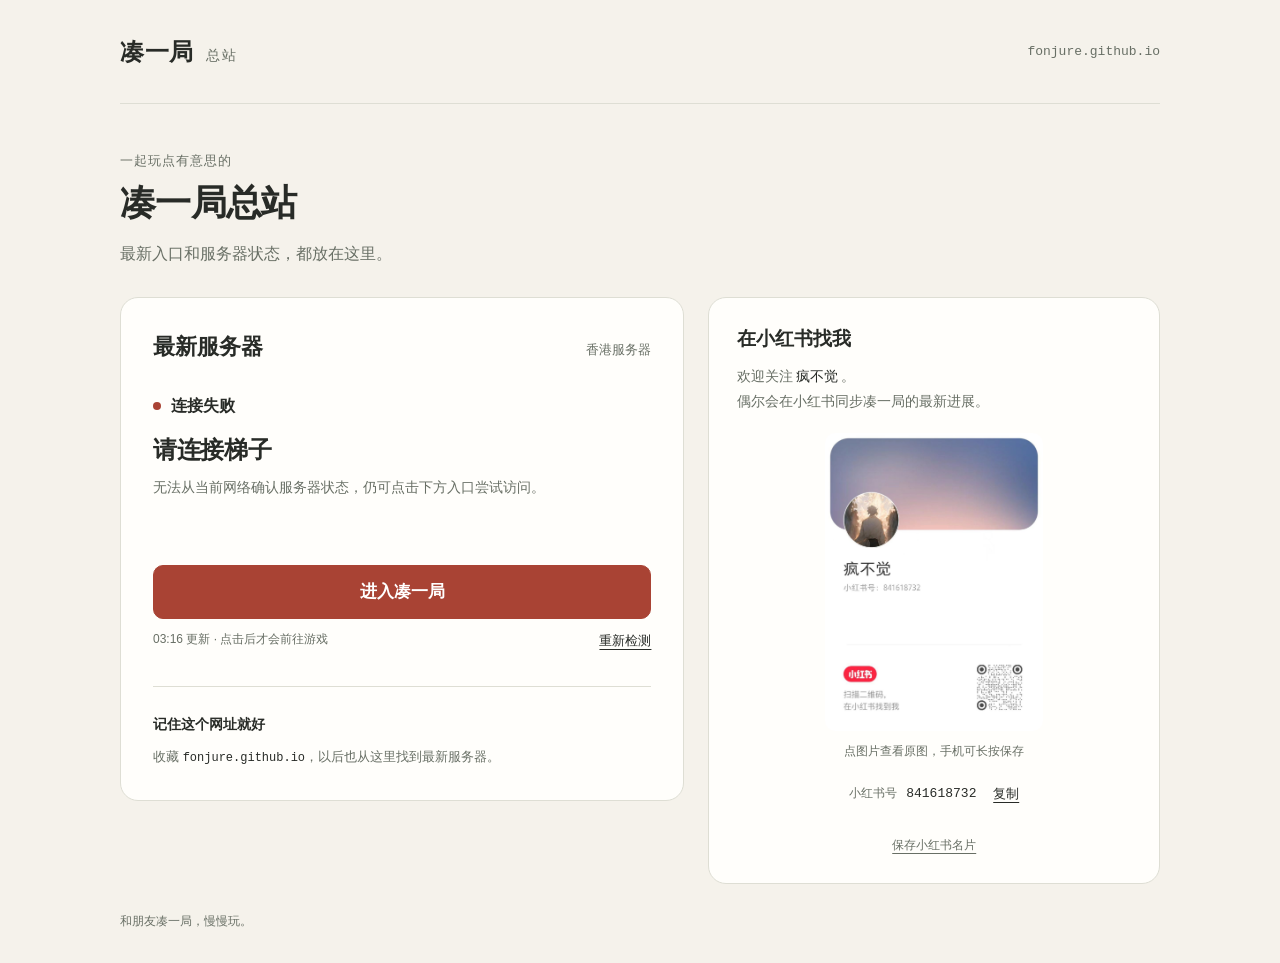
==== index.html @ 00f348cb "建立凑一局总站与服务器状态、小红书关注入口" ====
<!doctype html>
<html lang="zh-CN">
<head>
  <meta charset="utf-8">
  <meta name="viewport" content="width=device-width, initial-scale=1">
  <meta name="theme-color" content="#f5f2eb">
  <meta name="description" content="凑一局总站。查看服务器状态，前往最新游戏入口，也欢迎在小红书关注疯不觉。">
  <title>凑一局总站</title>
  <link rel="stylesheet" href="/assets/site.css?v=portal-1">
  <script src="/assets/site.js?v=portal-1" defer></script>
</head>
<body>
  <div class="page">
    <header class="site-header">
      <a class="wordmark" href="/" aria-label="凑一局总站首页">凑一局<span>总站</span></a>
      <span class="site-address">fonjure.github.io</span>
    </header>
    <main>
      <div class="introduction">
        <p class="eyebrow">一起玩点有意思的</p>
        <h1>凑一局总站</h1>
        <p class="introduction-copy">最新入口和服务器状态，都放在这里。</p>
      </div>
      <div class="content-grid">
        <section class="server-panel panel" aria-labelledby="server-heading">
          <div class="section-heading">
            <h2 id="server-heading">最新服务器</h2>
            <span id="server-name" class="server-name">香港服务器</span>
          </div>
          <div id="server-status" class="server-status" data-state="failed" aria-live="polite" aria-atomic="true">
            <div class="status-line"><span class="status-dot" aria-hidden="true"></span><strong id="status-title">连接失败</strong></div>
            <p id="status-message" class="status-message">请连接梯子</p>
            <p id="status-detail" class="status-detail">暂时无法确认服务器状态，仍可点击下方入口尝试访问。</p>
          </div>
          <a id="game-link" class="primary-link" href="https://hk.couyiju-fonjure.dns.army/">进入凑一局</a>
          <div class="status-actions">
            <span id="checked-at" class="checked-at">点击后才会前往游戏</span>
            <button id="retry-status" class="text-button" type="button" hidden>重新检测</button>
          </div>
          <noscript><p class="no-script">请连接梯子。当前浏览器未启用 JavaScript，可以直接点击上方入口进入游戏。</p></noscript>
          <div class="bookmark-note">
            <strong>记住这个网址就好</strong>
            <p>收藏 <span class="inline-address">fonjure.github.io</span>，以后也从这里找到最新服务器。</p>
          </div>
        </section>
        <section class="follow-panel panel" aria-labelledby="follow-heading">
          <h2 id="follow-heading">在小红书找我</h2>
          <p class="follow-copy">欢迎关注<span class="author-name">疯不觉</span>。<br>偶尔会在小红书同步凑一局的最新进展。</p>
          <a class="profile-image-link" href="/assets/xiaohongshu.jpg" target="_blank" rel="noopener" aria-label="查看疯不觉的小红书二维码原图">
            <img class="profile-image" src="/assets/xiaohongshu.jpg" width="987" height="1347" alt="疯不觉的小红书个人名片，含扫码关注二维码，小红书号 841618732">
          </a>
          <p class="image-caption">点图片查看原图，手机可长按保存</p>
          <div class="profile-actions">
            <label class="account-id-label" for="xiaohongshu-id">小红书号</label>
            <input id="xiaohongshu-id" class="account-id" value="841618732" readonly aria-label="小红书号 841618732">
            <button id="copy-id" class="text-button" type="button">复制</button>
          </div>
          <p id="copy-feedback" class="copy-feedback" aria-live="polite"></p>
          <a class="save-image" href="/assets/xiaohongshu.jpg" download="疯不觉-小红书名片.jpg">保存小红书名片</a>
        </section>
      </div>
    </main>
    <footer class="site-footer">和朋友凑一局，慢慢玩。</footer>
  </div>
</body>
</html>
---- assets/site.css ----
:root {
  color-scheme: light;
  --paper: #f5f2eb;
  --surface: #fffefb;
  --ink: #282b27;
  --muted: #686f65;
  --line: #deded4;
  --accent: #a94334;
  --green: #34745a;
}
* { box-sizing: border-box; }
body {
  margin: 0;
  background: var(--paper);
  color: var(--ink);
  font-family: -apple-system, BlinkMacSystemFont, "Segoe UI", "PingFang SC", "Microsoft YaHei", sans-serif;
  font-size: 16px;
  line-height: 1.65;
  -webkit-font-smoothing: antialiased;
}
button, input { font: inherit; }
a { color: inherit; }
button, a, input { -webkit-tap-highlight-color: transparent; }
a:focus-visible, button:focus-visible, input:focus-visible { outline: 2px solid var(--accent); outline-offset: 4px; }
button { cursor: pointer; }
button:disabled { cursor: wait; }
[hidden] { display: none !important; }
.page { width: min(1040px, calc(100% - 64px)); margin: 0 auto; }
.site-header { min-height: 104px; display: flex; align-items: center; justify-content: space-between; gap: 20px; border-bottom: 1px solid var(--line); }
.wordmark { font-size: 24px; font-weight: 750; letter-spacing: .03em; text-decoration: none; white-space: nowrap; }
.wordmark span { margin-left: 12px; color: var(--muted); font-size: 14px; font-weight: 500; letter-spacing: .12em; }
.site-address, .inline-address { font-family: "SFMono-Regular", Consolas, monospace; }
.site-address { color: var(--muted); font-size: 13px; }
.introduction { padding: 46px 0 30px; }
.eyebrow { margin: 0 0 7px; font-size: 13px; color: var(--muted); letter-spacing: .08em; }
h1 { margin: 0; font-size: 36px; line-height: 1.4; letter-spacing: -.02em; font-weight: 750; }
.introduction-copy { margin: 12px 0 0; color: var(--muted); }
.content-grid { display: grid; grid-template-columns: minmax(0, 1.25fr) minmax(0, 1fr); gap: 24px; align-items: start; }
.panel { background: var(--surface); border: 1px solid var(--line); border-radius: 18px; }
.server-panel { padding: 32px; }
.section-heading { display: flex; flex-wrap: wrap; align-items: baseline; justify-content: space-between; gap: 8px 14px; }
h2 { margin: 0; font-size: 22px; line-height: 1.5; font-weight: 700; }
.server-name { color: var(--muted); font-size: 13px; }
.server-status { margin: 30px 0 26px; min-height: 146px; }
.status-line { display: flex; gap: 10px; align-items: center; font-size: 16px; }
.status-dot { width: 8px; height: 8px; border-radius: 50%; background: var(--accent); flex: none; }
.status-message { margin: 13px 0 0; font-size: 24px; line-height: 1.45; font-weight: 700; letter-spacing: -.015em; }
.status-detail { margin: 9px 0 0; color: var(--muted); font-size: 14px; }
.server-status[data-state="checking"] .status-dot { background: #92968e; }
.server-status[data-state="online"] .status-dot { background: var(--green); }
.server-status[data-state="online"] .status-line { color: var(--green); }
.server-status[data-state="maintenance"] .status-dot, .server-status[data-state="unavailable"] .status-dot { background: #a17c36; }
.primary-link { display: flex; min-height: 54px; align-items: center; justify-content: center; border: 1px solid var(--accent); border-radius: 10px; background: var(--accent); color: white; text-decoration: none; font-size: 17px; font-weight: 650; }
.primary-link:hover { background: #923b2f; }
.primary-link[aria-disabled="true"] { background: #e5e4dc; color: #72756d; border-color: #e5e4dc; cursor: default; }
.status-actions { min-height: 42px; display: flex; justify-content: space-between; align-items: center; gap: 12px; }
.checked-at { color: var(--muted); font-size: 12px; }
.text-button { padding: 5px 0; border: 0; background: transparent; color: var(--ink); font-size: 13px; text-decoration: underline; text-underline-offset: 4px; white-space: nowrap; }
.text-button:hover { color: var(--accent); }
.text-button:disabled { color: var(--muted); text-decoration: none; }
.bookmark-note { margin-top: 25px; padding-top: 24px; border-top: 1px solid var(--line); }
.bookmark-note strong { font-size: 14px; font-weight: 650; }
.bookmark-note p { margin: 8px 0 0; color: var(--muted); font-size: 13px; }
.inline-address { color: var(--ink); font-size: 12px; }
.no-script { font-size: 13px; color: var(--muted); }
.follow-panel { padding: 27px 28px; }
.follow-panel h2 { font-size: 19px; }
.follow-copy { margin: 10px 0 19px; color: var(--muted); font-size: 14px; line-height: 1.8; }
.author-name { color: var(--ink); margin: 0 3px; }
.profile-image-link { display: block; width: 218px; max-width: 100%; margin: 0 auto; border-radius: 10px; overflow: hidden; background: white; }
.profile-image { display: block; width: 100%; height: auto; }
.image-caption { margin: 11px 0 17px; color: var(--muted); text-align: center; font-size: 12px; }
.profile-actions { display: flex; justify-content: center; align-items: center; gap: 9px; }
.account-id-label { color: var(--muted); font-size: 12px; white-space: nowrap; }
.account-id { padding: 0; width: 10ch; min-width: 0; background: transparent; border: 0; border-radius: 0; color: var(--ink); font-family: "SFMono-Regular", Consolas, monospace; font-size: 13px; }
.copy-feedback { min-height: 20px; margin: 3px 0 0; text-align: center; color: var(--muted); font-size: 12px; }
.save-image { display: block; width: fit-content; margin: 3px auto 0; color: var(--muted); font-size: 12px; text-underline-offset: 4px; }
.site-footer { padding: 28px 0 32px; color: var(--muted); font-size: 12px; }
@media (max-width: 720px) {
  .page { width: min(480px, calc(100% - 36px)); }
  .site-header { min-height: 80px; gap: 10px; }
  .wordmark { font-size: 21px; }
  .wordmark span { margin-left: 8px; font-size: 12px; }
  .site-address { font-size: 11px; }
  .introduction { padding: 30px 0 25px; }
  h1 { font-size: 30px; }
  .introduction-copy { font-size: 14px; }
  .content-grid { grid-template-columns: minmax(0, 1fr); gap: 18px; }
  .server-panel { padding: 25px 23px; }
  h2 { font-size: 20px; }
  .server-status { margin: 26px 0 24px; min-height: 128px; }
  .status-message { font-size: 22px; }
  .bookmark-note { margin-top: 20px; padding-top: 19px; }
  .follow-panel { padding: 25px 23px; }
  .profile-image-link { width: 240px; }
  .site-footer { padding: 24px 0; }
}
@media (max-width: 350px) {
  .page { width: calc(100% - 28px); }
  .site-address { font-size: 10px; }
  .wordmark { font-size: 20px; }
  .wordmark span { margin-left: 6px; }
  .server-panel, .follow-panel { padding: 22px 19px; }
  .status-actions { gap: 8px; }
  .checked-at { font-size: 11px; }
}
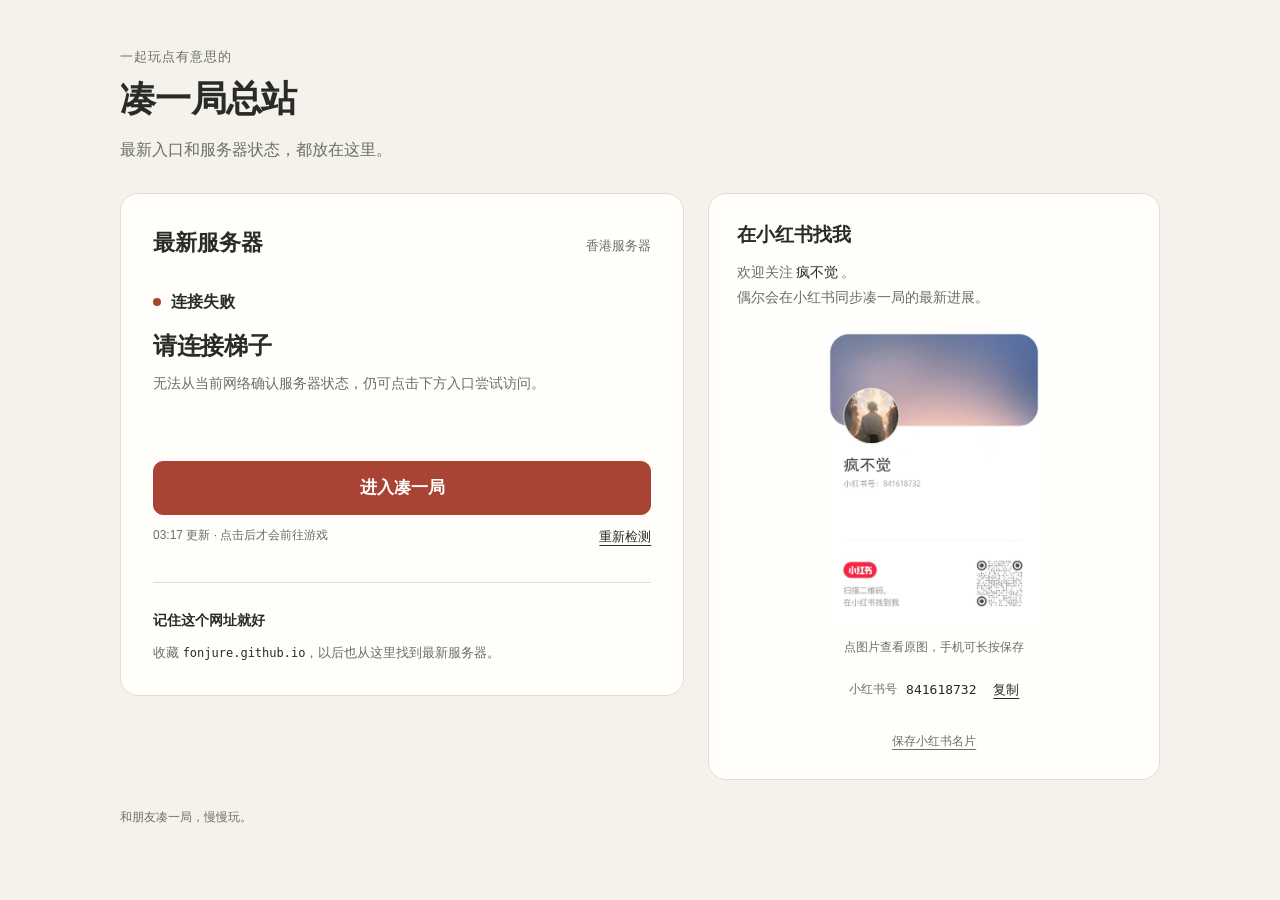
==== commit 303795fd: "精简总站重复抬头" ====
--- a/index.html
+++ b/index.html
@@ -6,15 +6,11 @@
   <meta name="theme-color" content="#f5f2eb">
   <meta name="description" content="凑一局总站。查看服务器状态，前往最新游戏入口，也欢迎在小红书关注疯不觉。">
   <title>凑一局总站</title>
-  <link rel="stylesheet" href="/assets/site.css?v=portal-1">
+  <link rel="stylesheet" href="/assets/site.css?v=portal-2">
   <script src="/assets/site.js?v=portal-1" defer></script>
 </head>
 <body>
   <div class="page">
-    <header class="site-header">
-      <a class="wordmark" href="/" aria-label="凑一局总站首页">凑一局<span>总站</span></a>
-      <span class="site-address">fonjure.github.io</span>
-    </header>
     <main>
       <div class="introduction">
         <p class="eyebrow">一起玩点有意思的</p>
--- a/assets/site.css
+++ b/assets/site.css
@@ -26,11 +26,7 @@
 button:disabled { cursor: wait; }
 [hidden] { display: none !important; }
 .page { width: min(1040px, calc(100% - 64px)); margin: 0 auto; }
-.site-header { min-height: 104px; display: flex; align-items: center; justify-content: space-between; gap: 20px; border-bottom: 1px solid var(--line); }
-.wordmark { font-size: 24px; font-weight: 750; letter-spacing: .03em; text-decoration: none; white-space: nowrap; }
-.wordmark span { margin-left: 12px; color: var(--muted); font-size: 14px; font-weight: 500; letter-spacing: .12em; }
-.site-address, .inline-address { font-family: "SFMono-Regular", Consolas, monospace; }
-.site-address { color: var(--muted); font-size: 13px; }
+.inline-address { font-family: "SFMono-Regular", Consolas, monospace; }
 .introduction { padding: 46px 0 30px; }
 .eyebrow { margin: 0 0 7px; font-size: 13px; color: var(--muted); letter-spacing: .08em; }
 h1 { margin: 0; font-size: 36px; line-height: 1.4; letter-spacing: -.02em; font-weight: 750; }
@@ -78,10 +74,6 @@
 .site-footer { padding: 28px 0 32px; color: var(--muted); font-size: 12px; }
 @media (max-width: 720px) {
   .page { width: min(480px, calc(100% - 36px)); }
-  .site-header { min-height: 80px; gap: 10px; }
-  .wordmark { font-size: 21px; }
-  .wordmark span { margin-left: 8px; font-size: 12px; }
-  .site-address { font-size: 11px; }
   .introduction { padding: 30px 0 25px; }
   h1 { font-size: 30px; }
   .introduction-copy { font-size: 14px; }
@@ -97,9 +89,6 @@
 }
 @media (max-width: 350px) {
   .page { width: calc(100% - 28px); }
-  .site-address { font-size: 10px; }
-  .wordmark { font-size: 20px; }
-  .wordmark span { margin-left: 6px; }
   .server-panel, .follow-panel { padding: 22px 19px; }
   .status-actions { gap: 8px; }
   .checked-at { font-size: 11px; }
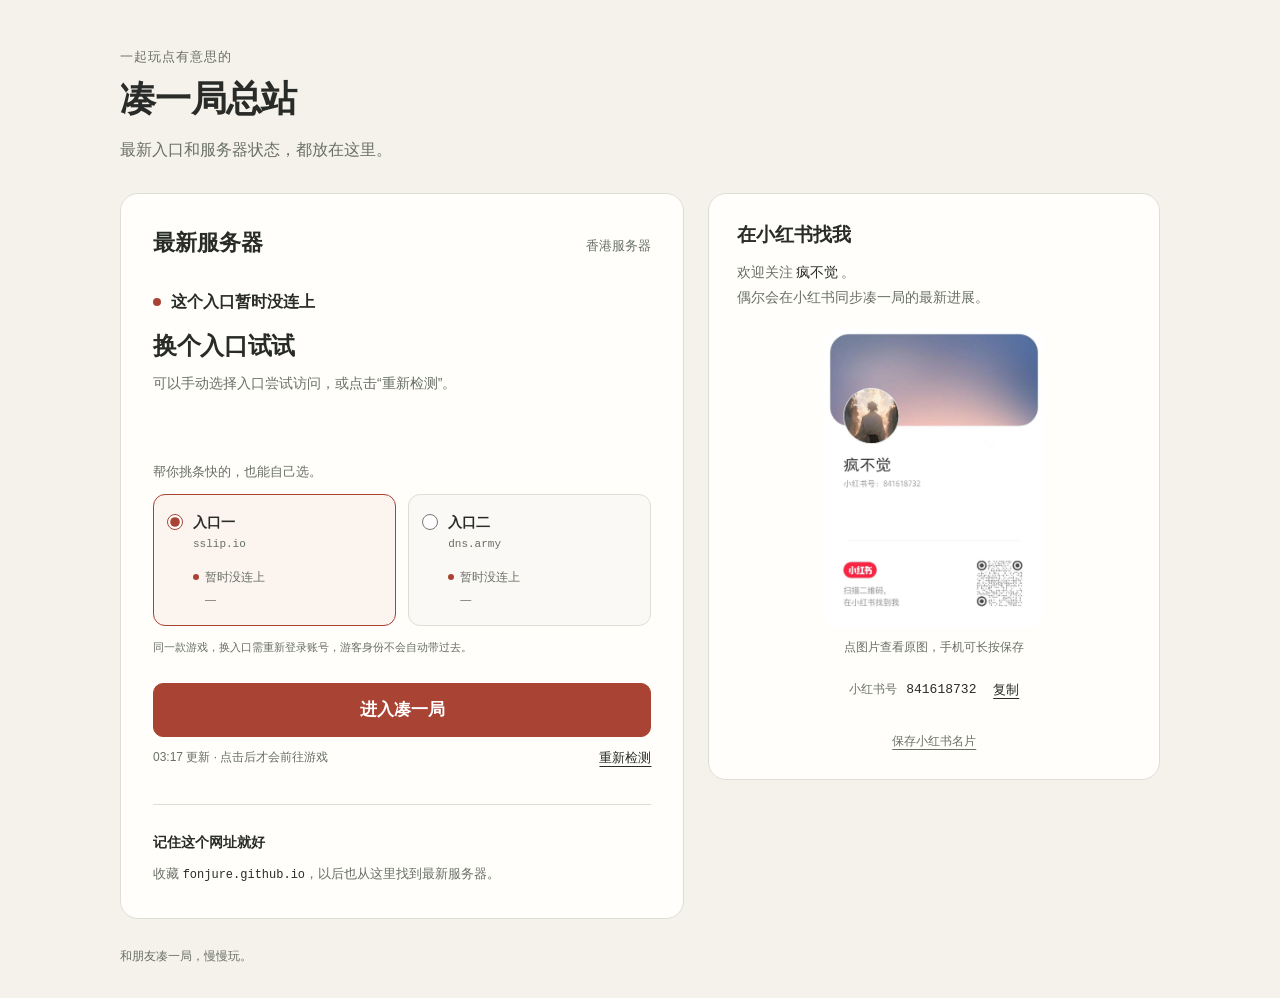
==== commit b8b2a250: "总站增加双入口健康检测与自动推荐" ====
--- a/index.html
+++ b/index.html
@@ -6,8 +6,8 @@
   <meta name="theme-color" content="#f5f2eb">
   <meta name="description" content="凑一局总站。查看服务器状态，前往最新游戏入口，也欢迎在小红书关注疯不觉。">
   <title>凑一局总站</title>
-  <link rel="stylesheet" href="/assets/site.css?v=portal-2">
-  <script src="/assets/site.js?v=portal-1" defer></script>
+  <link rel="stylesheet" href="/assets/site.css?v=portal-5">
+  <script src="/assets/site.js?v=portal-5" defer></script>
 </head>
 <body>
   <div class="page">
@@ -25,15 +25,42 @@
           </div>
           <div id="server-status" class="server-status" data-state="failed" aria-live="polite" aria-atomic="true">
             <div class="status-line"><span class="status-dot" aria-hidden="true"></span><strong id="status-title">连接失败</strong></div>
-            <p id="status-message" class="status-message">请连接梯子</p>
-            <p id="status-detail" class="status-detail">暂时无法确认服务器状态，仍可点击下方入口尝试访问。</p>
+            <p id="status-message" class="status-message">换条路，照样开局</p>
+            <p id="status-detail" class="status-detail">看看哪条入口更顺，也可以自己选一条试试。</p>
           </div>
-          <a id="game-link" class="primary-link" href="https://hk.couyiju-fonjure.dns.army/">进入凑一局</a>
+          <p class="entry-selection-hint">帮你挑条快的，也能自己选。</p>
+          <div id="entry-options" class="entry-options" role="radiogroup" aria-label="选择游戏入口" aria-describedby="entry-account-note">
+            <label class="entry-option selected" data-entry-id="sslip" data-state="checking">
+              <input type="radio" name="game-entry" value="sslip" checked>
+              <span class="entry-option-body">
+                <span class="entry-option-heading"><strong>入口一</strong><span id="entry-recommend-sslip" class="entry-recommend" hidden>推荐</span></span>
+                <span class="entry-domain">sslip.io</span>
+                <span class="entry-option-status"><span class="entry-state-dot" aria-hidden="true"></span><span id="entry-status-sslip">看看通不通…</span></span>
+                <span id="entry-latency-sslip" class="entry-latency">—</span>
+              </span>
+            </label>
+            <label class="entry-option" data-entry-id="hk" data-state="checking">
+              <input type="radio" name="game-entry" value="hk">
+              <span class="entry-option-body">
+                <span class="entry-option-heading"><strong>入口二</strong><span id="entry-recommend-hk" class="entry-recommend" hidden>推荐</span></span>
+                <span class="entry-domain">dns.army</span>
+                <span class="entry-option-status"><span class="entry-state-dot" aria-hidden="true"></span><span id="entry-status-hk">看看通不通…</span></span>
+                <span id="entry-latency-hk" class="entry-latency">—</span>
+              </span>
+            </label>
+          </div>
+          <p id="entry-account-note" class="entry-account-note">同一款游戏，换入口需重新登录账号，游客身份不会自动带过去。</p>
+          <dl id="server-metrics" class="server-metrics" aria-label="服务器运行概况" hidden>
+            <div><dt title="游戏服务进程当前使用的物理内存，不是整台服务器的内存占用">游戏进程内存</dt><dd id="server-memory">—</dd></div>
+            <div><dt title="从当前浏览器请求服务器到收到状态响应的耗时，受当前网络影响">访问耗时</dt><dd id="server-latency">—</dd></div>
+            <div><dt title="当前游戏服务进程的运行时长，发布或重启后重新计时">连续运行</dt><dd id="server-uptime">—</dd></div>
+          </dl>
+          <a id="game-link" class="primary-link" href="https://couyiju.47-76-72-151.sslip.io/">进入凑一局</a>
           <div class="status-actions">
             <span id="checked-at" class="checked-at">点击后才会前往游戏</span>
             <button id="retry-status" class="text-button" type="button" hidden>重新检测</button>
           </div>
-          <noscript><p class="no-script">请连接梯子。当前浏览器未启用 JavaScript，可以直接点击上方入口进入游戏。</p></noscript>
+          <noscript><p class="no-script">当前浏览器未启用 JavaScript，可以直接选择：<a href="https://couyiju.47-76-72-151.sslip.io/">入口一</a> · <a href="https://hk.couyiju-fonjure.dns.army/">入口二</a>。</p></noscript>
           <div class="bookmark-note">
             <strong>记住这个网址就好</strong>
             <p>收藏 <span class="inline-address">fonjure.github.io</span>，以后也从这里找到最新服务器。</p>
--- a/assets/site.css
+++ b/assets/site.css
@@ -46,6 +46,31 @@
 .server-status[data-state="online"] .status-dot { background: var(--green); }
 .server-status[data-state="online"] .status-line { color: var(--green); }
 .server-status[data-state="maintenance"] .status-dot, .server-status[data-state="unavailable"] .status-dot { background: #a17c36; }
+.entry-selection-hint { margin: 0 0 11px; color: var(--muted); font-size: 13px; }
+.entry-options { display: grid; grid-template-columns: repeat(2, minmax(0, 1fr)); gap: 12px; }
+.entry-option { display: flex; align-items: flex-start; gap: 10px; min-width: 0; padding: 16px 13px; border: 1px solid var(--line); border-radius: 12px; background: #faf9f5; cursor: pointer; transition: border-color .15s ease, background-color .15s ease; }
+.entry-option:hover { border-color: #b8b8a9; }
+.entry-option.selected, .entry-option:has(input:checked) { border-color: var(--accent); background: #fcf4ee; }
+.entry-option:focus-within { outline: 2px solid var(--accent); outline-offset: 3px; }
+.entry-option input { flex: none; width: 16px; height: 16px; margin: 3px 0 0; accent-color: var(--accent); cursor: pointer; }
+.entry-option input:focus-visible { outline: none; }
+.entry-option-body { display: flex; flex: 1; flex-direction: column; min-width: 0; }
+.entry-option-heading { display: flex; align-items: center; flex-wrap: wrap; gap: 4px 7px; min-height: 23px; }
+.entry-option-heading strong { font-size: 14px; font-weight: 650; }
+.entry-recommend { padding: 1px 6px; border-radius: 5px; background: #e5eee4; color: #2e684d; font-size: 10px; line-height: 1.7; white-space: nowrap; }
+.entry-domain { margin-top: 1px; color: var(--muted); font-family: "SFMono-Regular", Consolas, monospace; font-size: 11px; overflow-wrap: anywhere; }
+.entry-option-status { display: flex; align-items: center; gap: 6px; margin-top: 15px; color: var(--muted); font-size: 12px; line-height: 1.6; }
+.entry-state-dot { flex: none; width: 6px; height: 6px; border-radius: 50%; background: #92968e; }
+.entry-latency { min-height: 19px; margin: 3px 0 0 12px; color: var(--muted); font-size: 11px; font-variant-numeric: tabular-nums; }
+.entry-option[data-state="online"] .entry-option-status { color: var(--green); }
+.entry-option[data-state="online"] .entry-state-dot { background: var(--green); }
+.entry-option[data-state="failed"] .entry-state-dot { background: var(--accent); }
+.entry-option[data-state="unavailable"] .entry-state-dot, .entry-option[data-state="maintenance"] .entry-state-dot { background: #a17c36; }
+.entry-account-note { margin: 12px 0 25px; color: var(--muted); font-size: 11px; line-height: 1.8; }
+.server-metrics { display: grid; grid-template-columns: repeat(3, minmax(0, 1fr)); gap: 12px; margin: -4px 0 26px; padding: 17px 0; border-top: 1px solid var(--line); border-bottom: 1px solid var(--line); }
+.server-metrics div { min-width: 0; }
+.server-metrics dt { color: var(--muted); font-size: 11px; }
+.server-metrics dd { margin: 5px 0 0; font-size: 16px; font-weight: 650; overflow-wrap: anywhere; font-variant-numeric: tabular-nums; }
 .primary-link { display: flex; min-height: 54px; align-items: center; justify-content: center; border: 1px solid var(--accent); border-radius: 10px; background: var(--accent); color: white; text-decoration: none; font-size: 17px; font-weight: 650; }
 .primary-link:hover { background: #923b2f; }
 .primary-link[aria-disabled="true"] { background: #e5e4dc; color: #72756d; border-color: #e5e4dc; cursor: default; }
@@ -59,6 +84,7 @@
 .bookmark-note p { margin: 8px 0 0; color: var(--muted); font-size: 13px; }
 .inline-address { color: var(--ink); font-size: 12px; }
 .no-script { font-size: 13px; color: var(--muted); }
+.no-script a { color: var(--ink); text-underline-offset: 3px; }
 .follow-panel { padding: 27px 28px; }
 .follow-panel h2 { font-size: 19px; }
 .follow-copy { margin: 10px 0 19px; color: var(--muted); font-size: 14px; line-height: 1.8; }
@@ -82,10 +108,22 @@
   h2 { font-size: 20px; }
   .server-status { margin: 26px 0 24px; min-height: 128px; }
   .status-message { font-size: 22px; }
+  .entry-options { grid-template-columns: minmax(0, 1fr); gap: 10px; }
+  .entry-option { padding: 14px 15px; }
+  .entry-option-body { display: grid; grid-template-columns: minmax(0, 1fr) auto; column-gap: 12px; }
+  .entry-option-heading, .entry-domain { grid-column: 1; }
+  .entry-option-status { grid-column: 2; grid-row: 1; justify-content: flex-end; margin-top: 1px; }
+  .entry-latency { grid-column: 2; grid-row: 2; margin: 1px 0 0; text-align: right; }
+  .entry-account-note { margin-bottom: 23px; }
+  .server-metrics { gap: 8px; }
+  .server-metrics dd { font-size: 14px; }
   .bookmark-note { margin-top: 20px; padding-top: 19px; }
   .follow-panel { padding: 25px 23px; }
   .profile-image-link { width: 240px; }
   .site-footer { padding: 24px 0; }
+}
+@media (prefers-reduced-motion: reduce) {
+  .entry-option { transition: none; }
 }
 @media (max-width: 350px) {
   .page { width: calc(100% - 28px); }
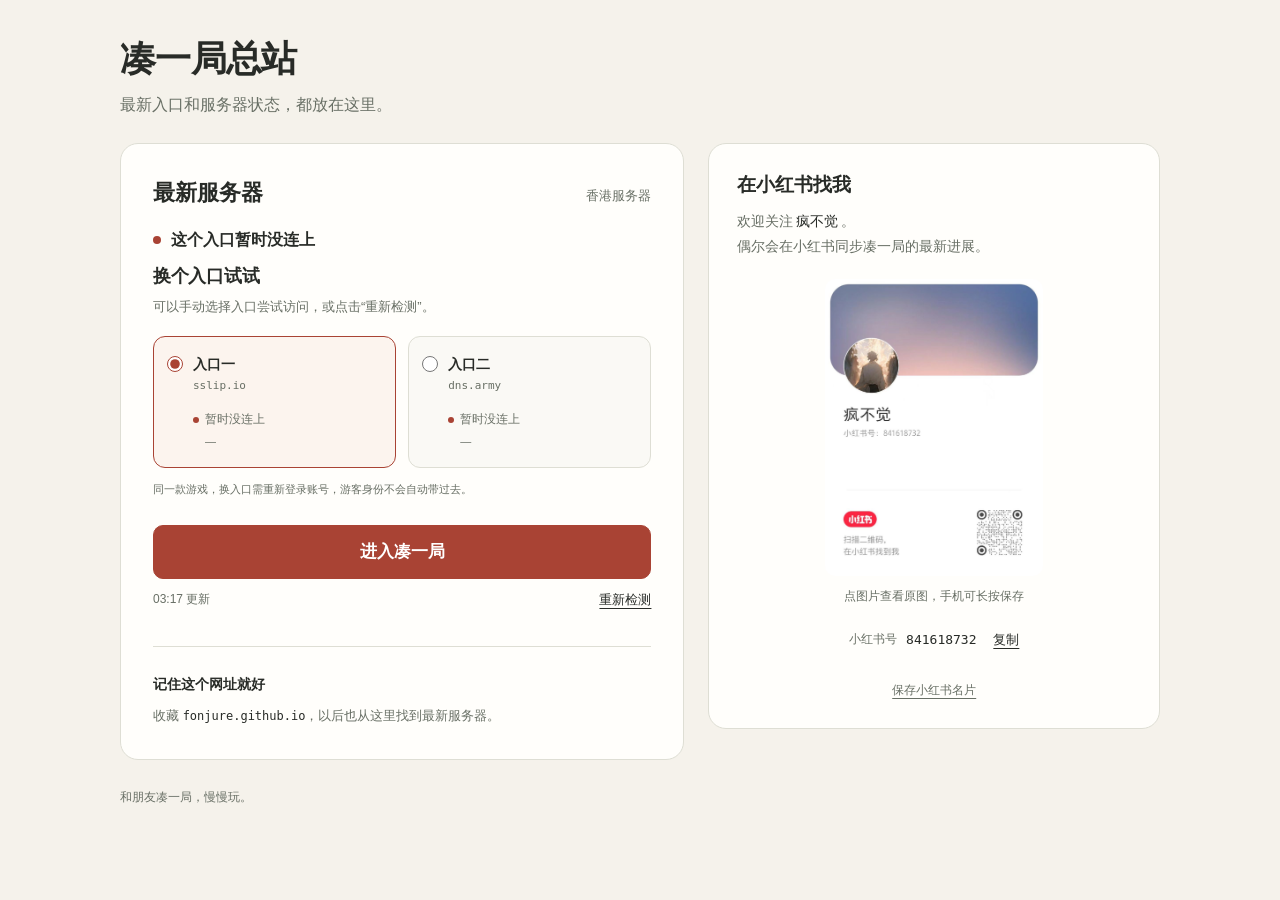
==== commit 8bc292c2: "精简总站双入口文案并压紧布局" ====
--- a/index.html
+++ b/index.html
@@ -6,14 +6,13 @@
   <meta name="theme-color" content="#f5f2eb">
   <meta name="description" content="凑一局总站。查看服务器状态，前往最新游戏入口，也欢迎在小红书关注疯不觉。">
   <title>凑一局总站</title>
-  <link rel="stylesheet" href="/assets/site.css?v=portal-5">
-  <script src="/assets/site.js?v=portal-5" defer></script>
+  <link rel="stylesheet" href="/assets/site.css?v=portal-7">
+  <script src="/assets/site.js?v=portal-7" defer></script>
 </head>
 <body>
   <div class="page">
     <main>
       <div class="introduction">
-        <p class="eyebrow">一起玩点有意思的</p>
         <h1>凑一局总站</h1>
         <p class="introduction-copy">最新入口和服务器状态，都放在这里。</p>
       </div>
@@ -23,12 +22,11 @@
             <h2 id="server-heading">最新服务器</h2>
             <span id="server-name" class="server-name">香港服务器</span>
           </div>
-          <div id="server-status" class="server-status" data-state="failed" aria-live="polite" aria-atomic="true">
-            <div class="status-line"><span class="status-dot" aria-hidden="true"></span><strong id="status-title">连接失败</strong></div>
-            <p id="status-message" class="status-message">换条路，照样开局</p>
-            <p id="status-detail" class="status-detail">看看哪条入口更顺，也可以自己选一条试试。</p>
+          <div id="server-status" class="server-status" data-state="checking" aria-live="polite" aria-atomic="true">
+            <div class="status-line"><span class="status-dot" aria-hidden="true"></span><strong id="status-title">等待检测</strong></div>
+            <p id="status-message" class="status-message" hidden></p>
+            <p id="status-detail" class="status-detail" hidden></p>
           </div>
-          <p class="entry-selection-hint">帮你挑条快的，也能自己选。</p>
           <div id="entry-options" class="entry-options" role="radiogroup" aria-label="选择游戏入口" aria-describedby="entry-account-note">
             <label class="entry-option selected" data-entry-id="sslip" data-state="checking">
               <input type="radio" name="game-entry" value="sslip" checked>
@@ -57,7 +55,7 @@
           </dl>
           <a id="game-link" class="primary-link" href="https://couyiju.47-76-72-151.sslip.io/">进入凑一局</a>
           <div class="status-actions">
-            <span id="checked-at" class="checked-at">点击后才会前往游戏</span>
+            <span id="checked-at" class="checked-at">检测中…</span>
             <button id="retry-status" class="text-button" type="button" hidden>重新检测</button>
           </div>
           <noscript><p class="no-script">当前浏览器未启用 JavaScript，可以直接选择：<a href="https://couyiju.47-76-72-151.sslip.io/">入口一</a> · <a href="https://hk.couyiju-fonjure.dns.army/">入口二</a>。</p></noscript>
--- a/assets/site.css
+++ b/assets/site.css
@@ -27,26 +27,24 @@
 [hidden] { display: none !important; }
 .page { width: min(1040px, calc(100% - 64px)); margin: 0 auto; }
 .inline-address { font-family: "SFMono-Regular", Consolas, monospace; }
-.introduction { padding: 46px 0 30px; }
-.eyebrow { margin: 0 0 7px; font-size: 13px; color: var(--muted); letter-spacing: .08em; }
+.introduction { padding: 34px 0 24px; }
 h1 { margin: 0; font-size: 36px; line-height: 1.4; letter-spacing: -.02em; font-weight: 750; }
-.introduction-copy { margin: 12px 0 0; color: var(--muted); }
+.introduction-copy { margin: 8px 0 0; color: var(--muted); }
 .content-grid { display: grid; grid-template-columns: minmax(0, 1.25fr) minmax(0, 1fr); gap: 24px; align-items: start; }
 .panel { background: var(--surface); border: 1px solid var(--line); border-radius: 18px; }
 .server-panel { padding: 32px; }
 .section-heading { display: flex; flex-wrap: wrap; align-items: baseline; justify-content: space-between; gap: 8px 14px; }
 h2 { margin: 0; font-size: 22px; line-height: 1.5; font-weight: 700; }
 .server-name { color: var(--muted); font-size: 13px; }
-.server-status { margin: 30px 0 26px; min-height: 146px; }
+.server-status { margin: 18px 0; }
 .status-line { display: flex; gap: 10px; align-items: center; font-size: 16px; }
 .status-dot { width: 8px; height: 8px; border-radius: 50%; background: var(--accent); flex: none; }
-.status-message { margin: 13px 0 0; font-size: 24px; line-height: 1.45; font-weight: 700; letter-spacing: -.015em; }
-.status-detail { margin: 9px 0 0; color: var(--muted); font-size: 14px; }
+.status-message { margin: 10px 0 0; font-size: 18px; line-height: 1.45; font-weight: 700; letter-spacing: -.015em; }
+.status-detail { margin: 7px 0 0; color: var(--muted); font-size: 13px; }
 .server-status[data-state="checking"] .status-dot { background: #92968e; }
 .server-status[data-state="online"] .status-dot { background: var(--green); }
 .server-status[data-state="online"] .status-line { color: var(--green); }
 .server-status[data-state="maintenance"] .status-dot, .server-status[data-state="unavailable"] .status-dot { background: #a17c36; }
-.entry-selection-hint { margin: 0 0 11px; color: var(--muted); font-size: 13px; }
 .entry-options { display: grid; grid-template-columns: repeat(2, minmax(0, 1fr)); gap: 12px; }
 .entry-option { display: flex; align-items: flex-start; gap: 10px; min-width: 0; padding: 16px 13px; border: 1px solid var(--line); border-radius: 12px; background: #faf9f5; cursor: pointer; transition: border-color .15s ease, background-color .15s ease; }
 .entry-option:hover { border-color: #b8b8a9; }
@@ -100,14 +98,13 @@
 .site-footer { padding: 28px 0 32px; color: var(--muted); font-size: 12px; }
 @media (max-width: 720px) {
   .page { width: min(480px, calc(100% - 36px)); }
-  .introduction { padding: 30px 0 25px; }
+  .introduction { padding: 25px 0 21px; }
   h1 { font-size: 30px; }
   .introduction-copy { font-size: 14px; }
   .content-grid { grid-template-columns: minmax(0, 1fr); gap: 18px; }
   .server-panel { padding: 25px 23px; }
   h2 { font-size: 20px; }
-  .server-status { margin: 26px 0 24px; min-height: 128px; }
-  .status-message { font-size: 22px; }
+  .server-status { margin: 15px 0; }
   .entry-options { grid-template-columns: minmax(0, 1fr); gap: 10px; }
   .entry-option { padding: 14px 15px; }
   .entry-option-body { display: grid; grid-template-columns: minmax(0, 1fr) auto; column-gap: 12px; }
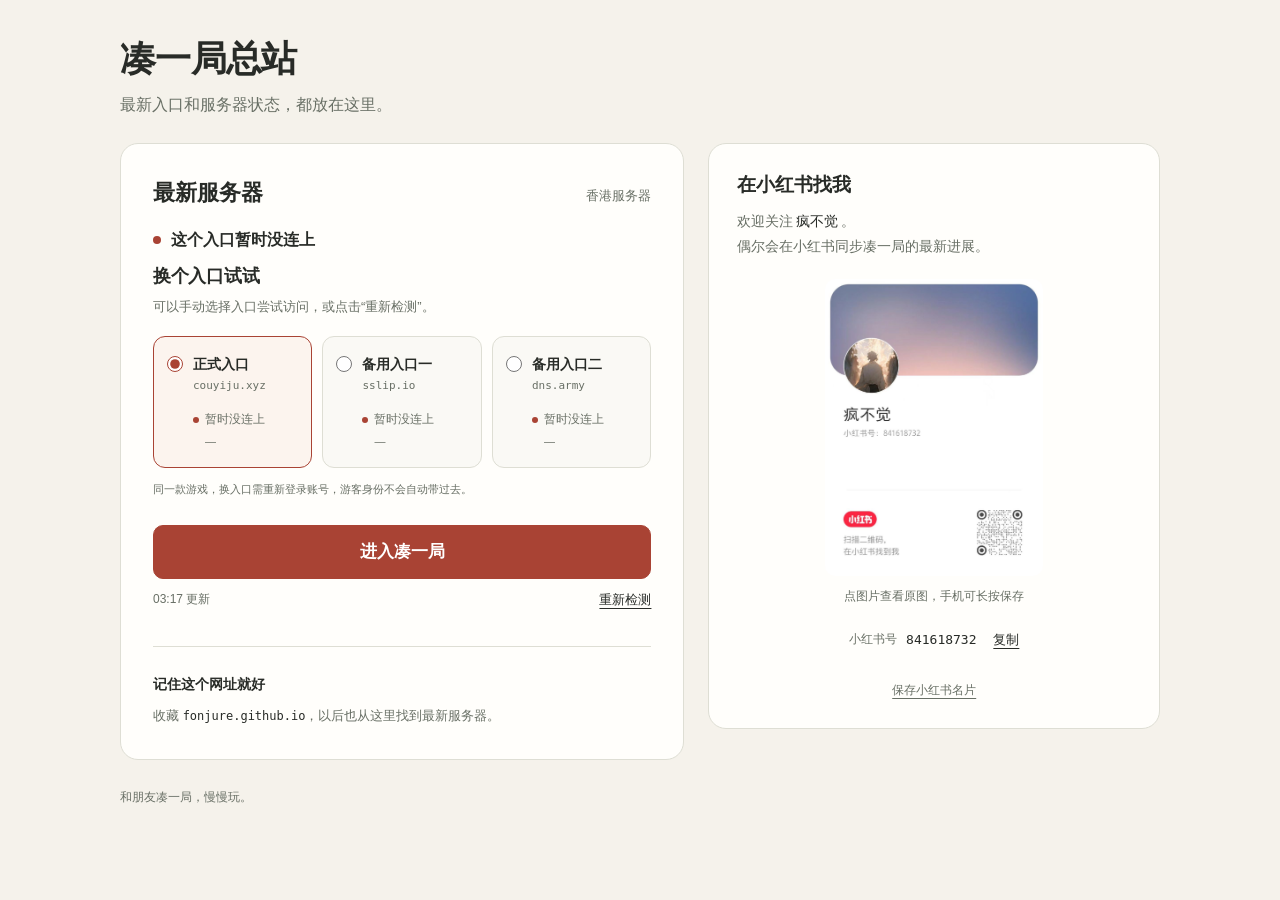
==== commit 6de24a29: "准备正式域名优先推荐并保留备用入口" ====
--- a/index.html
+++ b/index.html
@@ -28,10 +28,19 @@
             <p id="status-detail" class="status-detail" hidden></p>
           </div>
           <div id="entry-options" class="entry-options" role="radiogroup" aria-label="选择游戏入口" aria-describedby="entry-account-note">
-            <label class="entry-option selected" data-entry-id="sslip" data-state="checking">
-              <input type="radio" name="game-entry" value="sslip" checked>
+            <label class="entry-option selected" data-entry-id="xyz" data-state="checking">
+              <input type="radio" name="game-entry" value="xyz" checked>
               <span class="entry-option-body">
-                <span class="entry-option-heading"><strong>入口一</strong><span id="entry-recommend-sslip" class="entry-recommend" hidden>推荐</span></span>
+                <span class="entry-option-heading"><strong>正式入口</strong><span id="entry-recommend-xyz" class="entry-recommend" hidden>推荐</span></span>
+                <span class="entry-domain">couyiju.xyz</span>
+                <span class="entry-option-status"><span class="entry-state-dot" aria-hidden="true"></span><span id="entry-status-xyz">看看通不通…</span></span>
+                <span id="entry-latency-xyz" class="entry-latency">—</span>
+              </span>
+            </label>
+            <label class="entry-option" data-entry-id="sslip" data-state="checking">
+              <input type="radio" name="game-entry" value="sslip">
+              <span class="entry-option-body">
+                <span class="entry-option-heading"><strong>备用入口一</strong><span id="entry-recommend-sslip" class="entry-recommend" hidden>推荐</span></span>
                 <span class="entry-domain">sslip.io</span>
                 <span class="entry-option-status"><span class="entry-state-dot" aria-hidden="true"></span><span id="entry-status-sslip">看看通不通…</span></span>
                 <span id="entry-latency-sslip" class="entry-latency">—</span>
@@ -40,7 +49,7 @@
             <label class="entry-option" data-entry-id="hk" data-state="checking">
               <input type="radio" name="game-entry" value="hk">
               <span class="entry-option-body">
-                <span class="entry-option-heading"><strong>入口二</strong><span id="entry-recommend-hk" class="entry-recommend" hidden>推荐</span></span>
+                <span class="entry-option-heading"><strong>备用入口二</strong><span id="entry-recommend-hk" class="entry-recommend" hidden>推荐</span></span>
                 <span class="entry-domain">dns.army</span>
                 <span class="entry-option-status"><span class="entry-state-dot" aria-hidden="true"></span><span id="entry-status-hk">看看通不通…</span></span>
                 <span id="entry-latency-hk" class="entry-latency">—</span>
@@ -53,12 +62,12 @@
             <div><dt title="从当前浏览器请求服务器到收到状态响应的耗时，受当前网络影响">访问耗时</dt><dd id="server-latency">—</dd></div>
             <div><dt title="当前游戏服务进程的运行时长，发布或重启后重新计时">连续运行</dt><dd id="server-uptime">—</dd></div>
           </dl>
-          <a id="game-link" class="primary-link" href="https://couyiju.47-76-72-151.sslip.io/">进入凑一局</a>
+          <a id="game-link" class="primary-link" href="https://couyiju.xyz/">进入凑一局</a>
           <div class="status-actions">
             <span id="checked-at" class="checked-at">检测中…</span>
             <button id="retry-status" class="text-button" type="button" hidden>重新检测</button>
           </div>
-          <noscript><p class="no-script">当前浏览器未启用 JavaScript，可以直接选择：<a href="https://couyiju.47-76-72-151.sslip.io/">入口一</a> · <a href="https://hk.couyiju-fonjure.dns.army/">入口二</a>。</p></noscript>
+          <noscript><p class="no-script">当前浏览器未启用 JavaScript，可以直接选择：<a href="https://couyiju.xyz/">正式入口</a> · <a href="https://couyiju.47-76-72-151.sslip.io/">备用入口一</a> · <a href="https://hk.couyiju-fonjure.dns.army/">备用入口二</a>。</p></noscript>
           <div class="bookmark-note">
             <strong>记住这个网址就好</strong>
             <p>收藏 <span class="inline-address">fonjure.github.io</span>，以后也从这里找到最新服务器。</p>
--- a/assets/site.css
+++ b/assets/site.css
@@ -45,7 +45,7 @@
 .server-status[data-state="online"] .status-dot { background: var(--green); }
 .server-status[data-state="online"] .status-line { color: var(--green); }
 .server-status[data-state="maintenance"] .status-dot, .server-status[data-state="unavailable"] .status-dot { background: #a17c36; }
-.entry-options { display: grid; grid-template-columns: repeat(2, minmax(0, 1fr)); gap: 12px; }
+.entry-options { display: grid; grid-template-columns: repeat(3, minmax(0, 1fr)); gap: 10px; }
 .entry-option { display: flex; align-items: flex-start; gap: 10px; min-width: 0; padding: 16px 13px; border: 1px solid var(--line); border-radius: 12px; background: #faf9f5; cursor: pointer; transition: border-color .15s ease, background-color .15s ease; }
 .entry-option:hover { border-color: #b8b8a9; }
 .entry-option.selected, .entry-option:has(input:checked) { border-color: var(--accent); background: #fcf4ee; }
@@ -96,6 +96,9 @@
 .copy-feedback { min-height: 20px; margin: 3px 0 0; text-align: center; color: var(--muted); font-size: 12px; }
 .save-image { display: block; width: fit-content; margin: 3px auto 0; color: var(--muted); font-size: 12px; text-underline-offset: 4px; }
 .site-footer { padding: 28px 0 32px; color: var(--muted); font-size: 12px; }
+@media (min-width: 721px) and (max-width: 1099px) {
+  .entry-options { grid-template-columns: minmax(0, 1fr); }
+}
 @media (max-width: 720px) {
   .page { width: min(480px, calc(100% - 36px)); }
   .introduction { padding: 25px 0 21px; }
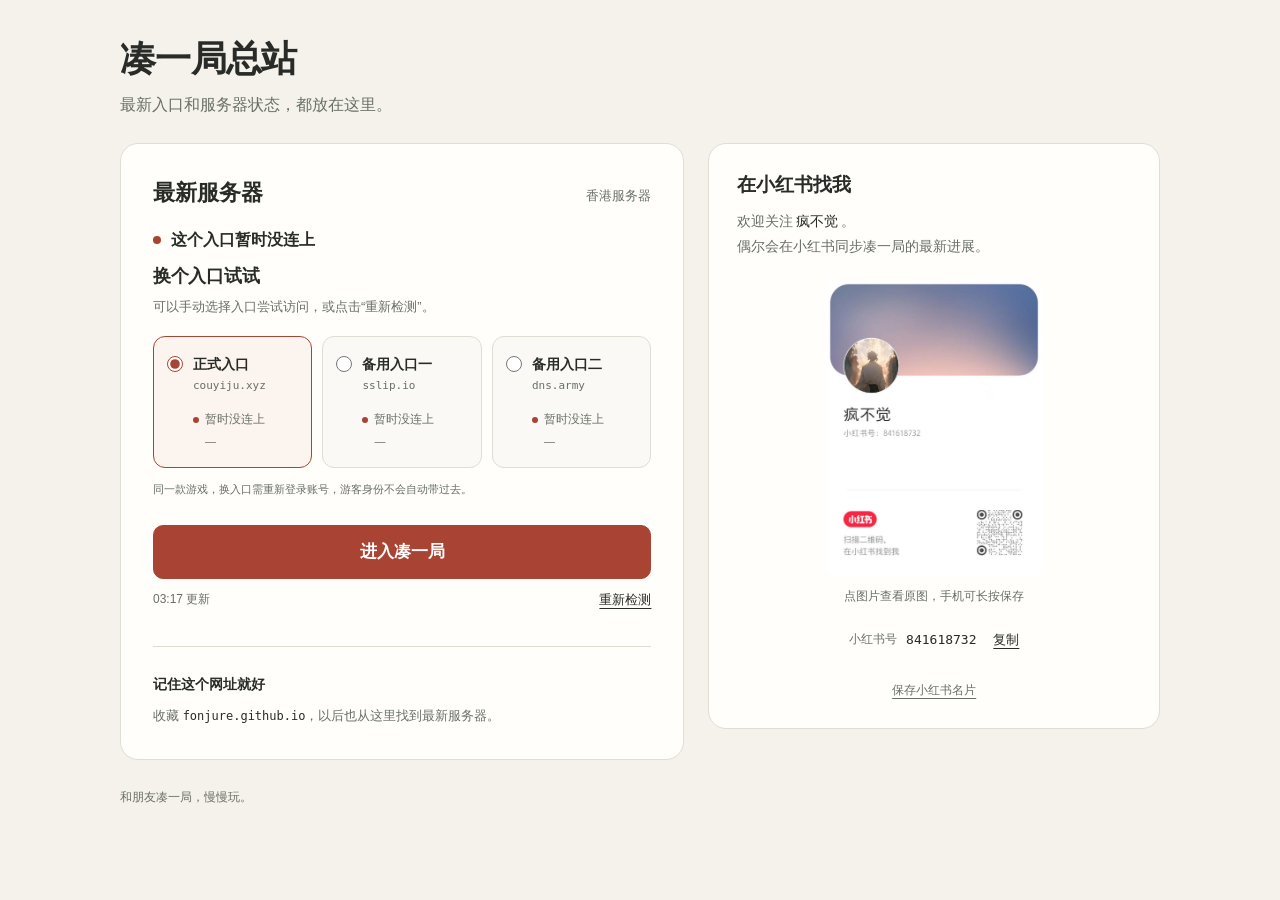
==== commit 3ef76b9d: "更新正式入口资源版本以刷新双入口缓存" ====
--- a/index.html
+++ b/index.html
@@ -6,8 +6,8 @@
   <meta name="theme-color" content="#f5f2eb">
   <meta name="description" content="凑一局总站。查看服务器状态，前往最新游戏入口，也欢迎在小红书关注疯不觉。">
   <title>凑一局总站</title>
-  <link rel="stylesheet" href="/assets/site.css?v=portal-7">
-  <script src="/assets/site.js?v=portal-7" defer></script>
+  <link rel="stylesheet" href="/assets/site.css?v=portal-8">
+  <script src="/assets/site.js?v=portal-8" defer></script>
 </head>
 <body>
   <div class="page">
